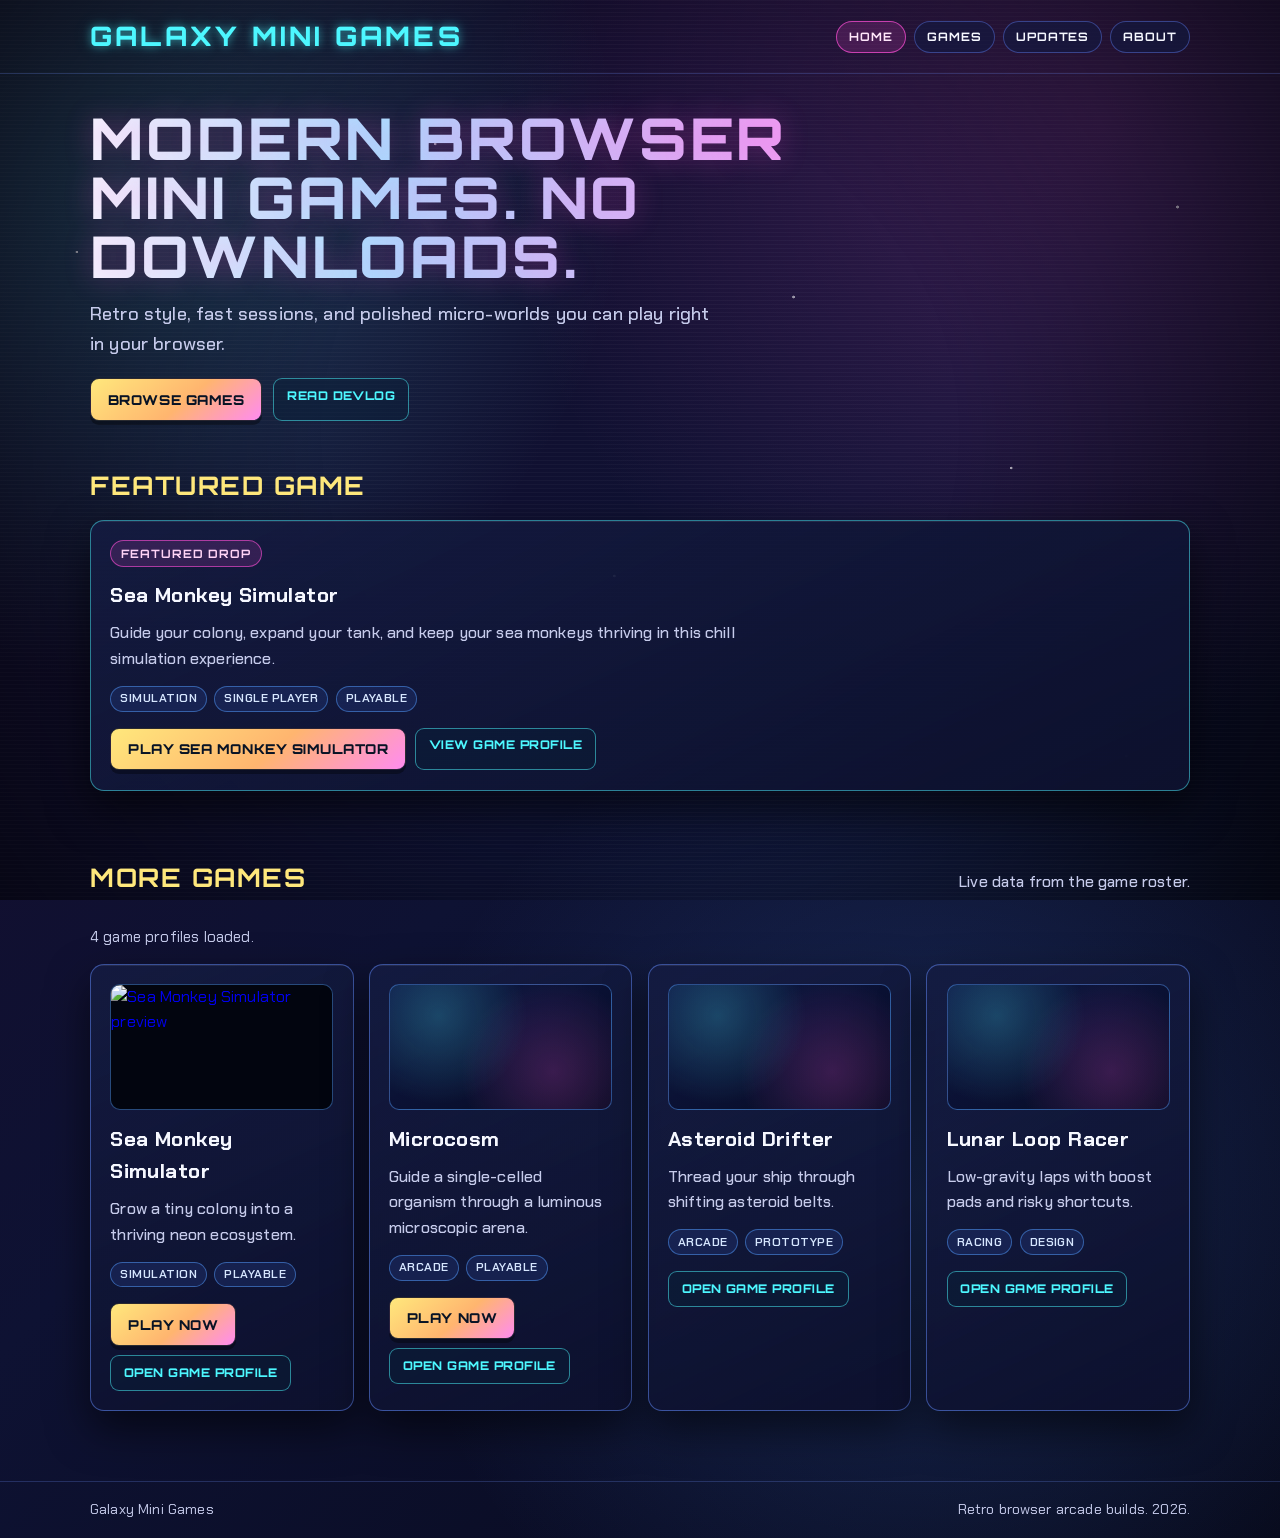
==== index.html @ 39bf9e23 "Add files via upload" ====
<!DOCTYPE html>
<html lang="en">
  <head>
    <meta charset="UTF-8" />
    <meta name="viewport" content="width=device-width, initial-scale=1.0" />
    <meta
      name="description"
      content="Galaxy Mini Games is a retro-futuristic browser arcade with instant-play mini games and no downloads."
    />
    <title>Galaxy Mini Games | Home</title>
    <link rel="preconnect" href="https://fonts.googleapis.com" />
    <link rel="preconnect" href="https://fonts.gstatic.com" crossorigin />
    <link
      href="https://fonts.googleapis.com/css2?family=Chakra+Petch:wght@400;500;600;700&family=Orbitron:wght@500;700;800&display=swap"
      rel="stylesheet"
    />
    <link rel="stylesheet" href="css/styles.css" />
  </head>
  <body data-page="home">
    <div class="page-glow" aria-hidden="true"></div>
    <header class="site-header" data-site-header></header>

    <main class="page-main">
      <section class="hero" aria-labelledby="home-hero-title">
        <div class="container">
          <h1 id="home-hero-title">Modern browser mini games. No downloads.</h1>
          <p>
            Retro style, fast sessions, and polished micro-worlds you can play
            right in your browser.
          </p>
          <div class="hero-actions">
            <a class="play-button" href="games.html">Browse Games</a>
            <a class="text-link" href="updates.html">Read Devlog</a>
          </div>
        </div>
      </section>

      <section class="featured" aria-labelledby="featured-title">
        <div class="container">
          <h2 id="featured-title">Featured Game</h2>
          <article class="game-card game-card-featured">
            <div class="game-card__content">
              <h3>Sea Monkey Simulator</h3>
              <p>
                Guide your colony, expand your tank, and keep your sea monkeys
                thriving in this chill simulation experience.
              </p>
              <div class="game-card__meta">
                <span class="meta-pill">Simulation</span>
                <span class="meta-pill">Single Player</span>
                <span class="meta-pill">Playable</span>
              </div>
              <div class="game-card__actions">
                <a class="play-button" href="play.html?slug=sea-monkey-simulator">
                  Play Sea Monkey Simulator
                </a>
                <a class="text-link" href="game.html?slug=sea-monkey-simulator">View Game Profile</a>
              </div>
            </div>
          </article>
        </div>
      </section>

      <section class="games" aria-labelledby="games-title">
        <div class="container">
          <div class="section-head">
            <h2 id="games-title">More Games</h2>
            <p>Live data from the game roster.</p>
          </div>
          <p class="status-message" data-home-status>Loading game roster...</p>
          <div class="games-grid" data-home-games></div>
        </div>
      </section>
    </main>

    <footer class="site-footer" data-site-footer></footer>

    <script src="js/site-shell.js" defer></script>
    <script src="js/data-loader.js" defer></script>
    <script src="js/main.js" defer></script>
  </body>
</html>
---- css/styles.css ----
:root {
  --bg-space-1: #07091a;
  --bg-space-2: #0e1233;
  --bg-space-3: #160b2b;
  --neon-cyan: #4df7ff;
  --neon-blue: #4b8dff;
  --neon-pink: #ff4fd8;
  --neon-yellow: #ffe87c;
  --text-main: #f6f8ff;
  --text-muted: #c6cbeb;
  --card-bg: rgba(13, 17, 46, 0.78);
  --card-border: rgba(100, 141, 255, 0.5);
  --panel-shadow: 0 18px 42px rgba(0, 0, 0, 0.55);
  --font-display: "Orbitron", "Chakra Petch", "Avenir Next", sans-serif;
  --font-body: "Chakra Petch", "Segoe UI", sans-serif;
}

* {
  box-sizing: border-box;
}

body {
  margin: 0;
  min-height: 100vh;
  font-family: var(--font-body);
  color: var(--text-main);
  letter-spacing: 0.01em;
  line-height: 1.55;
  overflow-x: hidden;
  text-rendering: optimizeLegibility;
  -webkit-font-smoothing: antialiased;
  -moz-osx-font-smoothing: grayscale;
  background:
    radial-gradient(circle at 10% 12%, rgba(77, 247, 255, 0.2), transparent 28%),
    radial-gradient(circle at 86% 8%, rgba(255, 79, 216, 0.18), transparent 34%),
    radial-gradient(circle at 72% 78%, rgba(75, 141, 255, 0.22), transparent 35%),
    linear-gradient(135deg, var(--bg-space-3) 0%, var(--bg-space-2) 48%, var(--bg-space-1) 100%);
}

body::before,
body::after {
  content: "";
  position: fixed;
  inset: 0;
  pointer-events: none;
}

body::before {
  z-index: 0;
  opacity: 0.18;
  background: repeating-linear-gradient(
    to bottom,
    rgba(255, 255, 255, 0.18) 0,
    rgba(255, 255, 255, 0.18) 1px,
    transparent 1px,
    transparent 4px
  );
}

body::after {
  z-index: 0;
  background: radial-gradient(circle at 50% 48%, transparent 40%, rgba(0, 0, 0, 0.55) 100%);
}

.page-glow {
  position: fixed;
  inset: 0;
  z-index: 0;
  pointer-events: none;
  opacity: 0.8;
  background-image:
    radial-gradient(circle at 6% 28%, rgba(255, 255, 255, 0.8) 0 1px, transparent 1.5px),
    radial-gradient(circle at 18% 74%, rgba(255, 255, 255, 0.75) 0 1.2px, transparent 1.7px),
    radial-gradient(circle at 34% 16%, rgba(255, 255, 255, 0.65) 0 1px, transparent 1.6px),
    radial-gradient(circle at 48% 64%, rgba(255, 255, 255, 0.72) 0 1px, transparent 1.6px),
    radial-gradient(circle at 62% 33%, rgba(255, 255, 255, 0.68) 0 1.1px, transparent 1.7px),
    radial-gradient(circle at 79% 52%, rgba(255, 255, 255, 0.8) 0 1px, transparent 1.6px),
    radial-gradient(circle at 92% 23%, rgba(255, 255, 255, 0.74) 0 1.2px, transparent 1.8px),
    radial-gradient(circle at 88% 84%, rgba(255, 255, 255, 0.7) 0 1px, transparent 1.6px);
  animation: star-drift 16s linear infinite;
}

.container {
  width: min(1100px, calc(100% - 2rem));
  margin: 0 auto;
}

.site-header,
.page-main,
.site-footer {
  position: relative;
  z-index: 1;
}

.site-header {
  border-bottom: 1px solid rgba(112, 147, 255, 0.24);
}

.header-wrap {
  padding: 1rem 0 0.95rem;
  display: flex;
  flex-wrap: wrap;
  align-items: center;
  justify-content: space-between;
  gap: 0.75rem 1rem;
}

.logo {
  margin: 0;
  display: inline-block;
  font-family: var(--font-display);
  font-size: clamp(1.15rem, 0.92rem + 0.95vw, 1.75rem);
  font-weight: 800;
  letter-spacing: 0.12em;
  text-transform: uppercase;
  color: var(--neon-cyan);
  text-shadow:
    0 0 9px rgba(77, 247, 255, 0.55),
    0 0 20px rgba(77, 247, 255, 0.2);
}

.logo-link {
  text-decoration: none;
}

.site-nav {
  display: block;
}

.nav-list {
  margin: 0;
  padding: 0;
  display: flex;
  flex-wrap: wrap;
  gap: 0.5rem;
  list-style: none;
}

.nav-link {
  display: inline-block;
  border: 1px solid rgba(93, 123, 235, 0.45);
  border-radius: 999px;
  padding: 0.36rem 0.75rem;
  font-family: var(--font-display);
  font-size: 0.73rem;
  font-weight: 700;
  letter-spacing: 0.08em;
  text-transform: uppercase;
  color: var(--text-main);
  text-decoration: none;
  background: rgba(18, 26, 65, 0.6);
  transition: border-color 140ms ease, color 140ms ease, transform 140ms ease;
}

.nav-link:hover,
.nav-link:focus-visible {
  border-color: var(--neon-cyan);
  color: var(--neon-cyan);
  transform: translateY(-1px);
}

.nav-link.is-active {
  border-color: rgba(255, 79, 216, 0.7);
  color: #ffe6fa;
  background: rgba(255, 79, 216, 0.16);
}

.nav-link:focus-visible,
.text-link:focus-visible,
.play-button:focus-visible {
  outline: 2px solid var(--neon-cyan);
  outline-offset: 3px;
}

.page-main {
  padding-bottom: 2rem;
}

.hero {
  padding: 2.2rem 0 1rem;
}

.hero h1,
.page-intro h1 {
  margin: 0;
  max-width: 17ch;
  font-family: var(--font-display);
  font-weight: 800;
  font-size: clamp(2rem, 1.2rem + 3vw, 4rem);
  letter-spacing: 0.05em;
  line-height: 1.02;
  text-transform: uppercase;
  background: linear-gradient(90deg, #f3f7ff 0%, #a8e0ff 35%, #ff8cf0 100%);
  -webkit-background-clip: text;
  background-clip: text;
  color: transparent;
  text-shadow: 0 0 28px rgba(255, 79, 216, 0.28);
}

.hero p,
.page-intro p {
  margin: 0.95rem 0 0;
  max-width: 58ch;
  font-size: clamp(1rem, 0.95rem + 0.35vw, 1.15rem);
  font-weight: 500;
  line-height: 1.62;
  color: var(--text-muted);
}

.page-intro {
  padding: 1.8rem 0 1rem;
}

.hero-actions {
  margin-top: 1.15rem;
  display: flex;
  flex-wrap: wrap;
  gap: 0.7rem;
}

.featured,
.games,
.updates,
.about {
  padding: 1.8rem 0 2.4rem;
}

h2 {
  margin: 0 0 0.9rem;
  font-family: var(--font-display);
  font-weight: 700;
  font-size: clamp(1.2rem, 1rem + 0.8vw, 1.6rem);
  letter-spacing: 0.06em;
  text-transform: uppercase;
  color: var(--neon-yellow);
}

h3 {
  margin: 0;
  font-family: var(--font-body);
  font-weight: 700;
  font-size: 1.3rem;
  letter-spacing: 0.02em;
}

.section-head {
  display: flex;
  flex-wrap: wrap;
  justify-content: space-between;
  align-items: baseline;
  gap: 0.5rem 1rem;
  margin-bottom: 0.9rem;
}

.section-head p {
  margin: 0;
  font-size: 0.98rem;
  font-weight: 500;
  color: var(--text-muted);
}

.status-message {
  margin: 0 0 0.9rem;
  color: var(--text-muted);
  font-size: 0.95rem;
}

.status-message.is-error {
  color: #ffd7ec;
}

.game-card,
.about-card {
  position: relative;
  border: 1px solid var(--card-border);
  border-radius: 14px;
  background:
    linear-gradient(155deg, rgba(32, 44, 96, 0.35), rgba(13, 17, 46, 0.95)),
    var(--card-bg);
  box-shadow: var(--panel-shadow);
  overflow: hidden;
}

.game-card::after,
.about-card::after {
  content: "";
  position: absolute;
  inset: 0;
  pointer-events: none;
  border-top: 1px solid rgba(255, 255, 255, 0.12);
  opacity: 0.65;
}

.game-card p,
.about-card p {
  margin: 0.55rem 0 0;
  font-weight: 500;
  font-size: 1rem;
  line-height: 1.6;
  color: var(--text-muted);
}

.game-thumb {
  width: 100%;
  aspect-ratio: 16 / 9;
  border: 1px solid rgba(84, 157, 255, 0.45);
  border-radius: 10px;
  object-fit: cover;
  display: block;
  margin-bottom: 0.8rem;
  background: #02050f;
}

.game-thumb-link {
  display: block;
  text-decoration: none;
}

.game-thumb--placeholder {
  background:
    radial-gradient(circle at 22% 25%, rgba(77, 247, 255, 0.22), transparent 45%),
    radial-gradient(circle at 74% 70%, rgba(255, 79, 216, 0.2), transparent 50%),
    linear-gradient(150deg, rgba(15, 24, 70, 0.94), rgba(7, 12, 34, 0.98));
}

.game-thumb--profile {
  max-width: 840px;
}

.game-card-featured,
.game-profile,
.game-card-listing,
.update-card,
.about-card {
  padding: 1.2rem;
}

.game-card-featured {
  border-color: rgba(77, 247, 255, 0.48);
}

.game-card-featured::before {
  content: "Featured Drop";
  display: inline-block;
  margin-bottom: 0.8rem;
  border: 1px solid rgba(255, 79, 216, 0.6);
  border-radius: 999px;
  padding: 0.2rem 0.62rem;
  font-family: var(--font-display);
  font-size: 0.72rem;
  font-weight: 700;
  text-transform: uppercase;
  letter-spacing: 0.08em;
  color: #ffd4f6;
  background: rgba(255, 79, 216, 0.14);
}

.game-card__content {
  max-width: 68ch;
}

.game-tagline {
  color: #e3e8ff;
}

.game-card__meta,
.meta-row {
  margin-top: 0.9rem;
  display: flex;
  flex-wrap: wrap;
  gap: 0.45rem;
}

.meta-row {
  justify-content: space-between;
  align-items: center;
}

.meta-pill,
.update-date {
  display: inline-flex;
  align-items: center;
  border: 1px solid rgba(84, 157, 255, 0.5);
  border-radius: 999px;
  padding: 0.15rem 0.56rem;
  font-size: 0.76rem;
  font-weight: 600;
  letter-spacing: 0.04em;
  text-transform: uppercase;
  color: #d7e7ff;
  background: rgba(40, 68, 144, 0.3);
}

.update-date {
  border-color: rgba(255, 79, 216, 0.5);
  color: #ffd5f4;
  background: rgba(255, 79, 216, 0.14);
}

.game-card__actions {
  margin-top: 1rem;
  display: flex;
  flex-wrap: wrap;
  gap: 0.55rem;
}

.play-button,
.text-link {
  display: inline-block;
  border-radius: 9px;
  font-family: var(--font-display);
  font-weight: 800;
  letter-spacing: 0.04em;
  text-transform: uppercase;
  text-decoration: none;
  transition: transform 140ms ease, filter 140ms ease, box-shadow 140ms ease;
}

button.text-link {
  cursor: pointer;
}

.play-button {
  border: 1px solid rgba(5, 14, 36, 0.85);
  padding: 0.62rem 1.05rem;
  font-size: 0.85rem;
  color: #081325;
  background: linear-gradient(140deg, var(--neon-yellow), #ffb56f 55%, #ff8cf0 100%);
  box-shadow: 0 4px 0 rgba(0, 0, 0, 0.35);
}

.play-button:hover,
.play-button:focus-visible {
  transform: translateY(-2px);
  filter: brightness(1.04);
  box-shadow: 0 8px 20px rgba(255, 140, 240, 0.35);
}

.text-link {
  border: 1px solid rgba(77, 247, 255, 0.5);
  padding: 0.48rem 0.8rem;
  font-size: 0.75rem;
  color: var(--neon-cyan);
  background: rgba(11, 33, 56, 0.45);
}

.text-link:hover,
.text-link:focus-visible {
  transform: translateY(-1px);
  color: #b8fbff;
  border-color: #93feff;
}

.games-grid {
  display: grid;
  grid-template-columns: repeat(4, minmax(0, 1fr));
  gap: 0.95rem;
}

.games-grid--wide {
  grid-template-columns: repeat(3, minmax(0, 1fr));
}

.updates-list,
.about-grid {
  display: grid;
  grid-template-columns: repeat(2, minmax(0, 1fr));
  gap: 0.95rem;
}

.player-shell {
  border: 1px solid rgba(100, 141, 255, 0.55);
  border-radius: 14px;
  padding: 0.85rem;
  background:
    linear-gradient(155deg, rgba(32, 44, 96, 0.35), rgba(13, 17, 46, 0.95)),
    rgba(13, 17, 46, 0.78);
  box-shadow: var(--panel-shadow);
}

.player-controls {
  display: flex;
  flex-wrap: wrap;
  gap: 0.55rem;
  margin-bottom: 0.75rem;
}

.player-frame-wrap {
  width: 100%;
  aspect-ratio: 16 / 9;
  border: 1px solid rgba(84, 157, 255, 0.5);
  border-radius: 12px;
  overflow: hidden;
  background: #02050f;
}

.player-frame {
  width: 100%;
  height: 100%;
  border: 0;
  display: block;
}

.site-footer {
  border-top: 1px solid rgba(112, 147, 255, 0.24);
}

.footer-wrap {
  padding: 0.95rem 0 1.15rem;
  display: flex;
  flex-wrap: wrap;
  align-items: center;
  justify-content: space-between;
  gap: 0.4rem 1rem;
}

.footer-wrap p {
  margin: 0;
  font-size: 0.9rem;
  color: var(--text-muted);
}

.footer-copy {
  text-align: right;
}

@keyframes star-drift {
  0% {
    transform: translateY(0);
  }

  100% {
    transform: translateY(7px);
  }
}

@media (max-width: 980px) {
  .games-grid,
  .games-grid--wide {
    grid-template-columns: repeat(2, minmax(0, 1fr));
  }

  .updates-list,
  .about-grid {
    grid-template-columns: 1fr;
  }
}

@media (max-width: 720px) {
  .header-wrap {
    justify-content: center;
  }

  .site-nav {
    width: 100%;
  }

  .nav-list {
    justify-content: center;
  }
}

@media (max-width: 560px) {
  .hero,
  .page-intro {
    padding-top: 1.2rem;
  }

  .games-grid,
  .games-grid--wide {
    grid-template-columns: 1fr;
  }

  .logo {
    letter-spacing: 0.09em;
  }

  .hero h1,
  .page-intro h1 {
    letter-spacing: 0.04em;
    line-height: 1.05;
  }

  .game-card-featured,
  .game-profile,
  .game-card-listing,
  .update-card,
  .about-card {
    padding: 1rem;
  }

  .footer-copy {
    text-align: left;
  }
}

@media (prefers-reduced-motion: reduce) {
  .page-glow,
  .play-button,
  .text-link,
  .nav-link {
    animation: none;
    transition: none;
  }
}
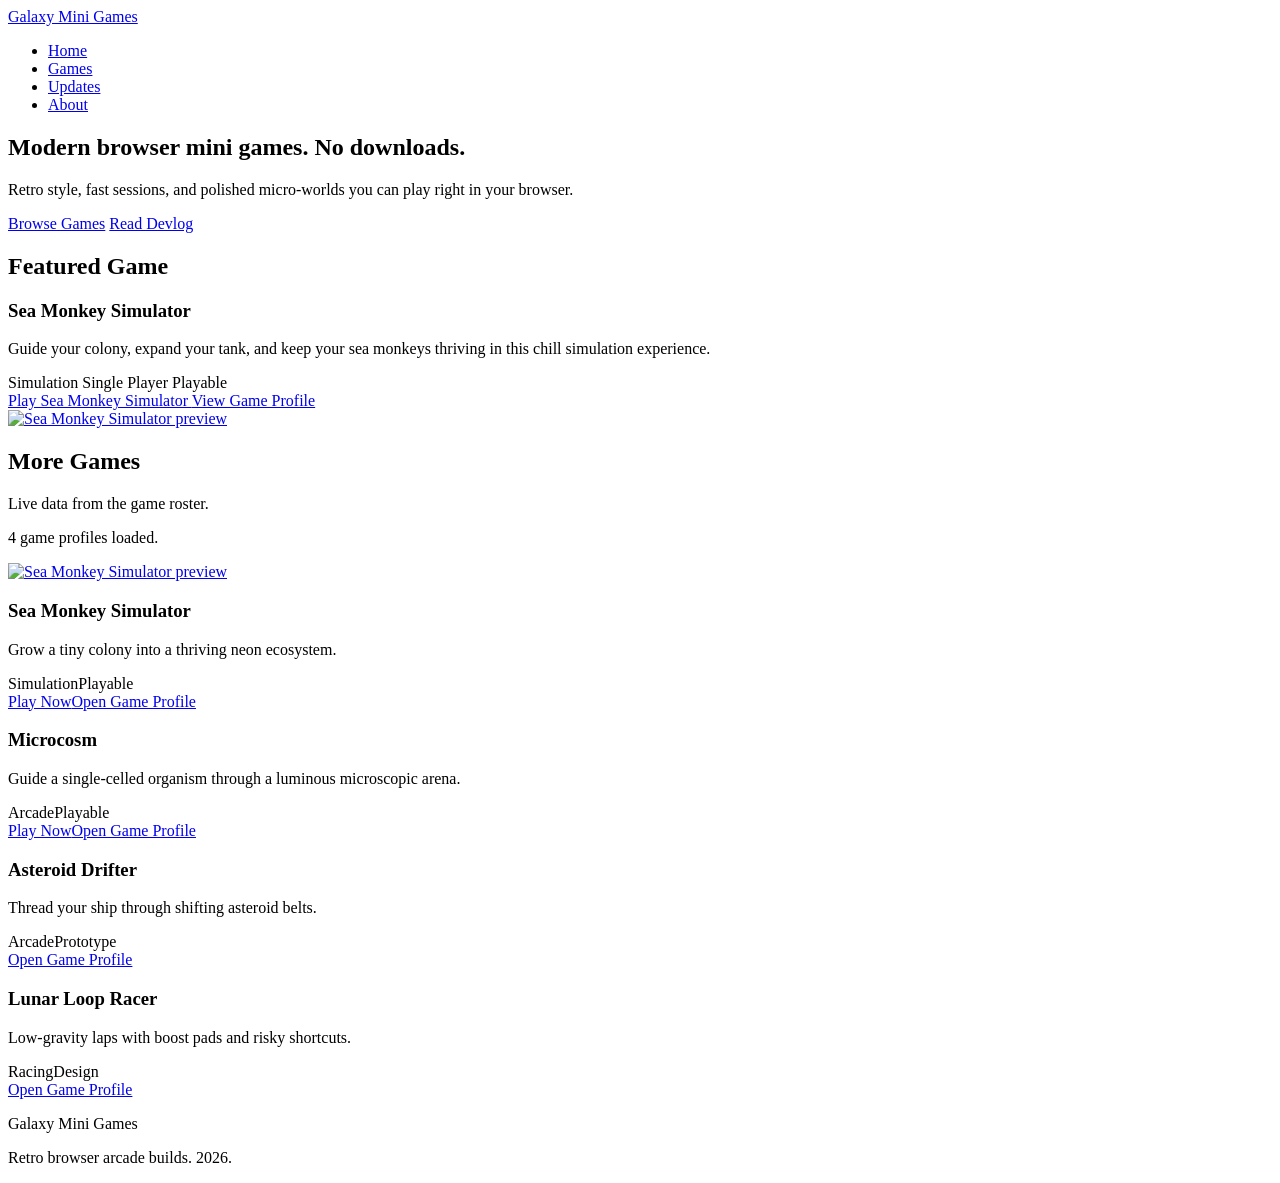
==== commit 37dd48bc: "Add files via upload" ====
--- a/index.html
+++ b/index.html
@@ -39,23 +39,33 @@
         <div class="container">
           <h2 id="featured-title">Featured Game</h2>
           <article class="game-card game-card-featured">
-            <div class="game-card__content">
-              <h3>Sea Monkey Simulator</h3>
-              <p>
-                Guide your colony, expand your tank, and keep your sea monkeys
-                thriving in this chill simulation experience.
-              </p>
-              <div class="game-card__meta">
-                <span class="meta-pill">Simulation</span>
-                <span class="meta-pill">Single Player</span>
-                <span class="meta-pill">Playable</span>
+            <div class="featured-split">
+              <div class="game-card__content">
+                <h3>Sea Monkey Simulator</h3>
+                <p>
+                  Guide your colony, expand your tank, and keep your sea monkeys
+                  thriving in this chill simulation experience.
+                </p>
+                <div class="game-card__meta">
+                  <span class="meta-pill">Simulation</span>
+                  <span class="meta-pill">Single Player</span>
+                  <span class="meta-pill">Playable</span>
+                </div>
+                <div class="game-card__actions">
+                  <a class="play-button" href="play.html?slug=sea-monkey-simulator">
+                    Play Sea Monkey Simulator
+                  </a>
+                  <a class="text-link" href="game.html?slug=sea-monkey-simulator">View Game Profile</a>
+                </div>
               </div>
-              <div class="game-card__actions">
-                <a class="play-button" href="play.html?slug=sea-monkey-simulator">
-                  Play Sea Monkey Simulator
-                </a>
-                <a class="text-link" href="game.html?slug=sea-monkey-simulator">View Game Profile</a>
-              </div>
+              <a class="game-thumb-link featured-media" href="play.html?slug=sea-monkey-simulator">
+                <img
+                  class="game-thumb game-thumb--featured"
+                  src="assets/previews/sea-monkey-simulator-preview.png"
+                  alt="Sea Monkey Simulator preview"
+                  loading="lazy"
+                />
+              </a>
             </div>
           </article>
         </div>
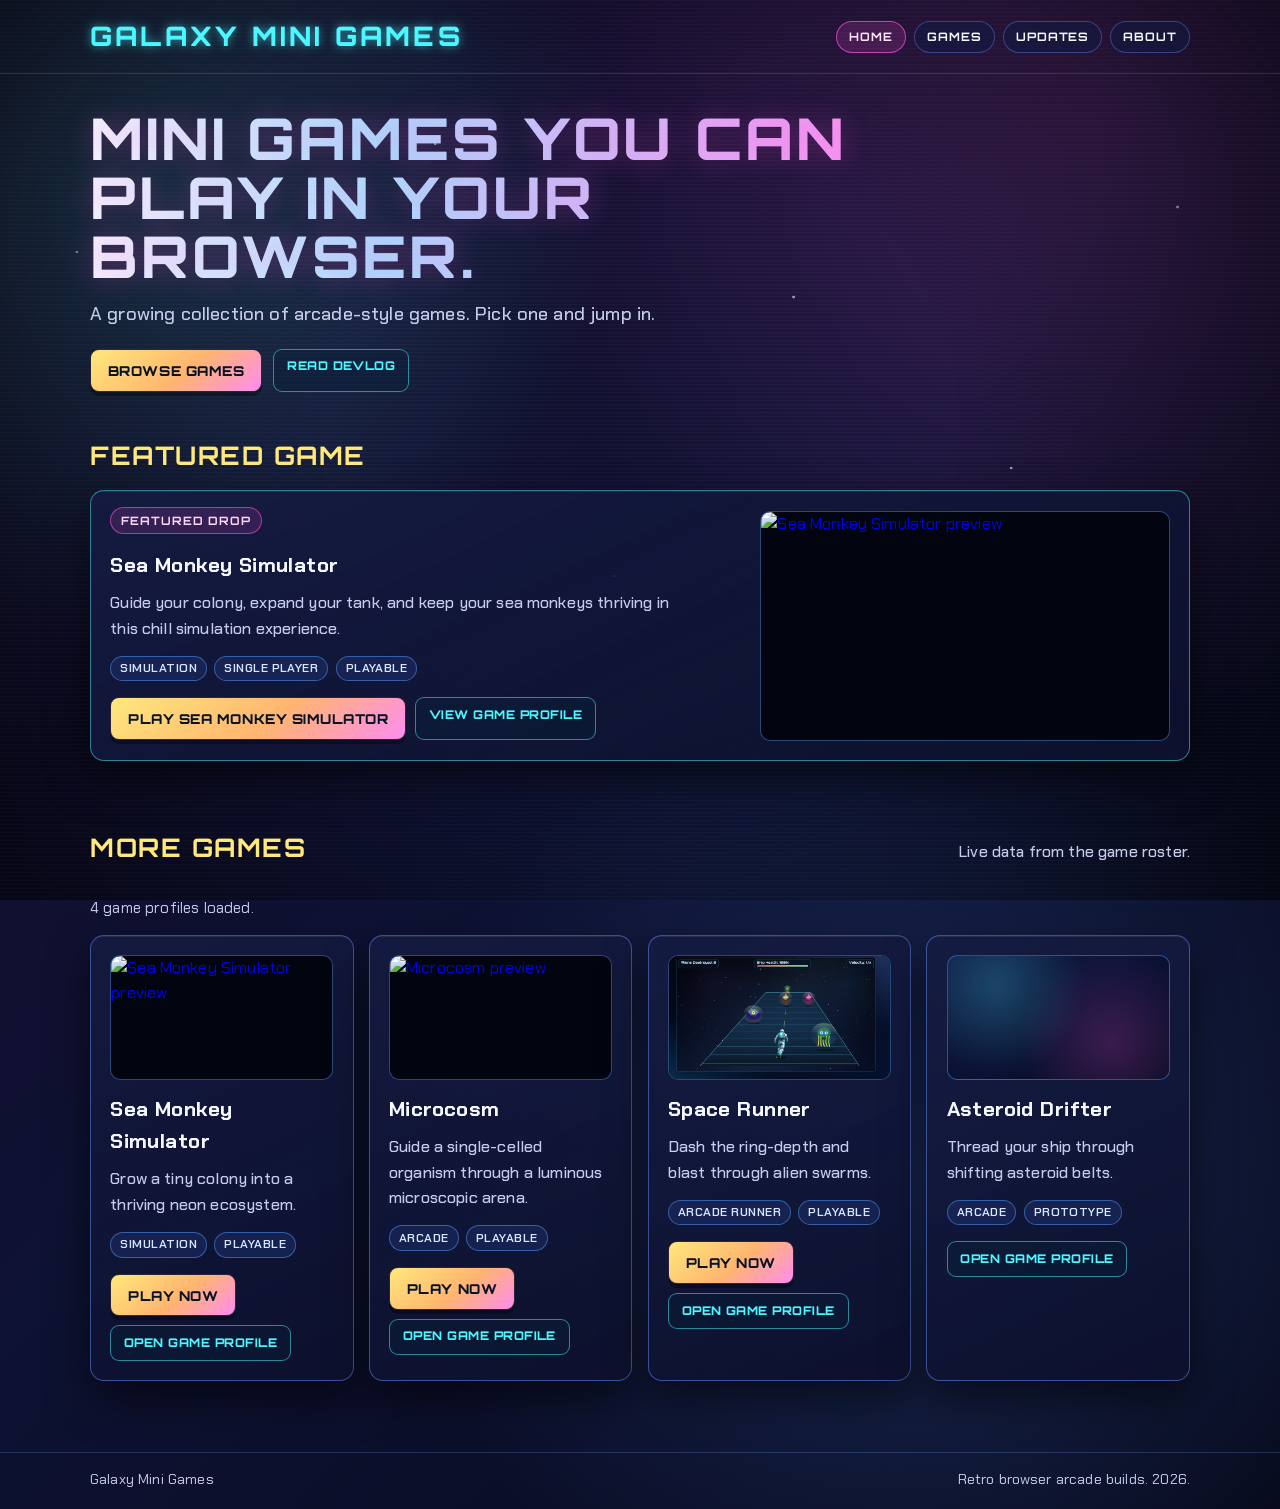
==== commit 4af8e570: "Add files via upload" ====
--- a/index.html
+++ b/index.html
@@ -23,10 +23,9 @@
     <main class="page-main">
       <section class="hero" aria-labelledby="home-hero-title">
         <div class="container">
-          <h1 id="home-hero-title">Modern browser mini games. No downloads.</h1>
+          <h1 id="home-hero-title">Mini games you can play in your browser.</h1>
           <p>
-            Retro style, fast sessions, and polished micro-worlds you can play
-            right in your browser.
+            A growing collection of arcade-style games. Pick one and jump in.
           </p>
           <div class="hero-actions">
             <a class="play-button" href="games.html">Browse Games</a>
--- a/css/styles.css
+++ b/css/styles.css
@@ -0,0 +1,731 @@
+:root {
+  --bg-space-1: #07091a;
+  --bg-space-2: #0e1233;
+  --bg-space-3: #160b2b;
+  --neon-cyan: #4df7ff;
+  --neon-blue: #4b8dff;
+  --neon-pink: #ff4fd8;
+  --neon-yellow: #ffe87c;
+  --text-main: #f6f8ff;
+  --text-muted: #c6cbeb;
+  --card-bg: rgba(13, 17, 46, 0.78);
+  --card-border: rgba(100, 141, 255, 0.5);
+  --panel-shadow: 0 18px 42px rgba(0, 0, 0, 0.55);
+  --font-display: "Orbitron", "Chakra Petch", "Avenir Next", sans-serif;
+  --font-body: "Chakra Petch", "Segoe UI", sans-serif;
+}
+
+* {
+  box-sizing: border-box;
+}
+
+body {
+  margin: 0;
+  min-height: 100vh;
+  font-family: var(--font-body);
+  color: var(--text-main);
+  letter-spacing: 0.01em;
+  line-height: 1.55;
+  overflow-x: hidden;
+  text-rendering: optimizeLegibility;
+  -webkit-font-smoothing: antialiased;
+  -moz-osx-font-smoothing: grayscale;
+  background:
+    radial-gradient(circle at 10% 12%, rgba(77, 247, 255, 0.2), transparent 28%),
+    radial-gradient(circle at 86% 8%, rgba(255, 79, 216, 0.18), transparent 34%),
+    radial-gradient(circle at 72% 78%, rgba(75, 141, 255, 0.22), transparent 35%),
+    linear-gradient(135deg, var(--bg-space-3) 0%, var(--bg-space-2) 48%, var(--bg-space-1) 100%);
+}
+
+body::before,
+body::after {
+  content: "";
+  position: fixed;
+  inset: 0;
+  pointer-events: none;
+}
+
+body::before {
+  z-index: 0;
+  opacity: 0.18;
+  background: repeating-linear-gradient(
+    to bottom,
+    rgba(255, 255, 255, 0.18) 0,
+    rgba(255, 255, 255, 0.18) 1px,
+    transparent 1px,
+    transparent 4px
+  );
+}
+
+body::after {
+  z-index: 0;
+  background: radial-gradient(circle at 50% 48%, transparent 40%, rgba(0, 0, 0, 0.55) 100%);
+}
+
+.page-glow {
+  position: fixed;
+  inset: 0;
+  z-index: 0;
+  pointer-events: none;
+  opacity: 0.8;
+  background-image:
+    radial-gradient(circle at 6% 28%, rgba(255, 255, 255, 0.8) 0 1px, transparent 1.5px),
+    radial-gradient(circle at 18% 74%, rgba(255, 255, 255, 0.75) 0 1.2px, transparent 1.7px),
+    radial-gradient(circle at 34% 16%, rgba(255, 255, 255, 0.65) 0 1px, transparent 1.6px),
+    radial-gradient(circle at 48% 64%, rgba(255, 255, 255, 0.72) 0 1px, transparent 1.6px),
+    radial-gradient(circle at 62% 33%, rgba(255, 255, 255, 0.68) 0 1.1px, transparent 1.7px),
+    radial-gradient(circle at 79% 52%, rgba(255, 255, 255, 0.8) 0 1px, transparent 1.6px),
+    radial-gradient(circle at 92% 23%, rgba(255, 255, 255, 0.74) 0 1.2px, transparent 1.8px),
+    radial-gradient(circle at 88% 84%, rgba(255, 255, 255, 0.7) 0 1px, transparent 1.6px);
+  animation: star-drift 16s linear infinite;
+}
+
+.container {
+  width: min(1100px, calc(100% - 2rem));
+  margin: 0 auto;
+}
+
+.site-header,
+.page-main,
+.site-footer {
+  position: relative;
+  z-index: 1;
+}
+
+.site-header {
+  border-bottom: 1px solid rgba(112, 147, 255, 0.24);
+}
+
+.header-wrap {
+  padding: 1rem 0 0.95rem;
+  display: flex;
+  flex-wrap: wrap;
+  align-items: center;
+  justify-content: space-between;
+  gap: 0.75rem 1rem;
+}
+
+.logo {
+  margin: 0;
+  display: inline-block;
+  font-family: var(--font-display);
+  font-size: clamp(1.15rem, 0.92rem + 0.95vw, 1.75rem);
+  font-weight: 800;
+  letter-spacing: 0.12em;
+  text-transform: uppercase;
+  color: var(--neon-cyan);
+  text-shadow:
+    0 0 9px rgba(77, 247, 255, 0.55),
+    0 0 20px rgba(77, 247, 255, 0.2);
+}
+
+.logo-link {
+  text-decoration: none;
+}
+
+.site-nav {
+  display: block;
+}
+
+.nav-list {
+  margin: 0;
+  padding: 0;
+  display: flex;
+  flex-wrap: wrap;
+  gap: 0.5rem;
+  list-style: none;
+}
+
+.nav-link {
+  display: inline-block;
+  border: 1px solid rgba(93, 123, 235, 0.45);
+  border-radius: 999px;
+  padding: 0.36rem 0.75rem;
+  font-family: var(--font-display);
+  font-size: 0.73rem;
+  font-weight: 700;
+  letter-spacing: 0.08em;
+  text-transform: uppercase;
+  color: var(--text-main);
+  text-decoration: none;
+  background: rgba(18, 26, 65, 0.6);
+  transition: border-color 140ms ease, color 140ms ease, transform 140ms ease;
+}
+
+.nav-link:hover,
+.nav-link:focus-visible {
+  border-color: var(--neon-cyan);
+  color: var(--neon-cyan);
+  transform: translateY(-1px);
+}
+
+.nav-link.is-active {
+  border-color: rgba(255, 79, 216, 0.7);
+  color: #ffe6fa;
+  background: rgba(255, 79, 216, 0.16);
+}
+
+.nav-link:focus-visible,
+.text-link:focus-visible,
+.play-button:focus-visible {
+  outline: 2px solid var(--neon-cyan);
+  outline-offset: 3px;
+}
+
+.page-main {
+  padding-bottom: 2rem;
+}
+
+.hero {
+  padding: 2.2rem 0 1rem;
+}
+
+.hero h1,
+.page-intro h1 {
+  margin: 0;
+  max-width: 17ch;
+  font-family: var(--font-display);
+  font-weight: 800;
+  font-size: clamp(2rem, 1.2rem + 3vw, 4rem);
+  letter-spacing: 0.05em;
+  line-height: 1.02;
+  text-transform: uppercase;
+  background: linear-gradient(90deg, #f3f7ff 0%, #a8e0ff 35%, #ff8cf0 100%);
+  -webkit-background-clip: text;
+  background-clip: text;
+  color: transparent;
+  text-shadow: 0 0 28px rgba(255, 79, 216, 0.28);
+}
+
+.hero p,
+.page-intro p {
+  margin: 0.95rem 0 0;
+  max-width: 58ch;
+  font-size: clamp(1rem, 0.95rem + 0.35vw, 1.15rem);
+  font-weight: 500;
+  line-height: 1.62;
+  color: var(--text-muted);
+}
+
+.page-intro {
+  padding: 1.8rem 0 1rem;
+}
+
+.hero-actions {
+  margin-top: 1.15rem;
+  display: flex;
+  flex-wrap: wrap;
+  gap: 0.7rem;
+}
+
+.featured,
+.games,
+.updates,
+.about {
+  padding: 1.8rem 0 2.4rem;
+}
+
+h2 {
+  margin: 0 0 0.9rem;
+  font-family: var(--font-display);
+  font-weight: 700;
+  font-size: clamp(1.2rem, 1rem + 0.8vw, 1.6rem);
+  letter-spacing: 0.06em;
+  text-transform: uppercase;
+  color: var(--neon-yellow);
+}
+
+h3 {
+  margin: 0;
+  font-family: var(--font-body);
+  font-weight: 700;
+  font-size: 1.3rem;
+  letter-spacing: 0.02em;
+}
+
+.section-head {
+  display: flex;
+  flex-wrap: wrap;
+  justify-content: space-between;
+  align-items: baseline;
+  gap: 0.5rem 1rem;
+  margin-bottom: 0.9rem;
+}
+
+.section-head p {
+  margin: 0;
+  font-size: 0.98rem;
+  font-weight: 500;
+  color: var(--text-muted);
+}
+
+.status-message {
+  margin: 0 0 0.9rem;
+  color: var(--text-muted);
+  font-size: 0.95rem;
+}
+
+.status-message.is-error {
+  color: #ffd7ec;
+}
+
+.game-card,
+.about-card {
+  position: relative;
+  border: 1px solid var(--card-border);
+  border-radius: 14px;
+  background:
+    linear-gradient(155deg, rgba(32, 44, 96, 0.35), rgba(13, 17, 46, 0.95)),
+    var(--card-bg);
+  box-shadow: var(--panel-shadow);
+  overflow: hidden;
+}
+
+.game-card::after,
+.about-card::after {
+  content: "";
+  position: absolute;
+  inset: 0;
+  pointer-events: none;
+  border-top: 1px solid rgba(255, 255, 255, 0.12);
+  opacity: 0.65;
+}
+
+.game-card p,
+.about-card p {
+  margin: 0.55rem 0 0;
+  font-weight: 500;
+  font-size: 1rem;
+  line-height: 1.6;
+  color: var(--text-muted);
+}
+
+.game-thumb {
+  width: 100%;
+  aspect-ratio: 16 / 9;
+  border: 1px solid rgba(84, 157, 255, 0.45);
+  border-radius: 10px;
+  object-fit: cover;
+  display: block;
+  margin-bottom: 0.8rem;
+  background: #02050f;
+}
+
+.game-thumb-link {
+  display: block;
+  text-decoration: none;
+}
+
+.game-thumb--placeholder {
+  background:
+    radial-gradient(circle at 22% 25%, rgba(77, 247, 255, 0.22), transparent 45%),
+    radial-gradient(circle at 74% 70%, rgba(255, 79, 216, 0.2), transparent 50%),
+    linear-gradient(150deg, rgba(15, 24, 70, 0.94), rgba(7, 12, 34, 0.98));
+}
+
+.game-thumb--profile {
+  max-width: 840px;
+}
+
+.game-card-featured,
+.game-profile,
+.game-card-listing,
+.update-card,
+.about-card {
+  padding: 1.2rem;
+}
+
+.game-card-featured {
+  border-color: rgba(77, 247, 255, 0.48);
+}
+
+.game-card-featured::before {
+  content: "Featured Drop";
+  position: absolute;
+  top: 1rem;
+  left: 1.2rem;
+  z-index: 1;
+  border: 1px solid rgba(255, 79, 216, 0.6);
+  border-radius: 999px;
+  padding: 0.2rem 0.62rem;
+  font-family: var(--font-display);
+  font-size: 0.72rem;
+  font-weight: 700;
+  text-transform: uppercase;
+  letter-spacing: 0.08em;
+  color: #ffd4f6;
+  background: rgba(255, 79, 216, 0.14);
+}
+
+.game-card__content {
+  max-width: 68ch;
+}
+
+.game-card-featured .game-card__content {
+  padding-top: 2.35rem;
+}
+
+.featured-split {
+  display: grid;
+  gap: 1rem;
+}
+
+.featured-split .game-card__content {
+  max-width: none;
+}
+
+.featured-media {
+  align-self: center;
+  display: flex;
+  justify-content: center;
+  width: 100%;
+}
+
+.game-thumb--featured {
+  width: min(92%, 560px);
+  margin: 0;
+  object-position: center;
+}
+
+.game-tagline {
+  color: #e3e8ff;
+}
+
+.game-card__meta,
+.meta-row {
+  margin-top: 0.9rem;
+  display: flex;
+  flex-wrap: wrap;
+  gap: 0.45rem;
+}
+
+.meta-row {
+  justify-content: space-between;
+  align-items: center;
+}
+
+.meta-pill,
+.update-date {
+  display: inline-flex;
+  align-items: center;
+  border: 1px solid rgba(84, 157, 255, 0.5);
+  border-radius: 999px;
+  padding: 0.15rem 0.56rem;
+  font-size: 0.76rem;
+  font-weight: 600;
+  letter-spacing: 0.04em;
+  text-transform: uppercase;
+  color: #d7e7ff;
+  background: rgba(40, 68, 144, 0.3);
+}
+
+.update-date {
+  border-color: rgba(255, 79, 216, 0.5);
+  color: #ffd5f4;
+  background: rgba(255, 79, 216, 0.14);
+}
+
+.game-card__actions {
+  margin-top: 1rem;
+  display: flex;
+  flex-wrap: wrap;
+  gap: 0.55rem;
+}
+
+.play-button,
+.text-link {
+  display: inline-block;
+  border-radius: 9px;
+  font-family: var(--font-display);
+  font-weight: 800;
+  letter-spacing: 0.04em;
+  text-transform: uppercase;
+  text-decoration: none;
+  transition: transform 140ms ease, filter 140ms ease, box-shadow 140ms ease;
+}
+
+button.text-link {
+  cursor: pointer;
+}
+
+.play-button {
+  border: 1px solid rgba(5, 14, 36, 0.85);
+  padding: 0.62rem 1.05rem;
+  font-size: 0.85rem;
+  color: #081325;
+  background: linear-gradient(140deg, var(--neon-yellow), #ffb56f 55%, #ff8cf0 100%);
+  box-shadow: 0 4px 0 rgba(0, 0, 0, 0.35);
+}
+
+.play-button:hover,
+.play-button:focus-visible {
+  transform: translateY(-2px);
+  filter: brightness(1.04);
+  box-shadow: 0 8px 20px rgba(255, 140, 240, 0.35);
+}
+
+.text-link {
+  border: 1px solid rgba(77, 247, 255, 0.5);
+  padding: 0.48rem 0.8rem;
+  font-size: 0.75rem;
+  color: var(--neon-cyan);
+  background: rgba(11, 33, 56, 0.45);
+}
+
+.text-link:hover,
+.text-link:focus-visible {
+  transform: translateY(-1px);
+  color: #b8fbff;
+  border-color: #93feff;
+}
+
+.games-grid {
+  display: grid;
+  grid-template-columns: repeat(4, minmax(0, 1fr));
+  gap: 0.95rem;
+}
+
+.games-grid--wide {
+  grid-template-columns: repeat(3, minmax(0, 1fr));
+}
+
+.updates-list,
+.about-grid {
+  display: grid;
+  grid-template-columns: repeat(2, minmax(0, 1fr));
+  gap: 0.95rem;
+}
+
+.player-shell {
+  border: 1px solid rgba(100, 141, 255, 0.55);
+  border-radius: 14px;
+  padding: 0.85rem;
+  background:
+    linear-gradient(155deg, rgba(32, 44, 96, 0.35), rgba(13, 17, 46, 0.95)),
+    rgba(13, 17, 46, 0.78);
+  box-shadow: var(--panel-shadow);
+}
+
+.player-controls {
+  display: flex;
+  flex-wrap: wrap;
+  gap: 0.55rem;
+  margin-bottom: 0.75rem;
+}
+
+.player-frame-wrap {
+  width: 100%;
+  aspect-ratio: 16 / 9;
+  border: 1px solid rgba(84, 157, 255, 0.5);
+  border-radius: 12px;
+  overflow: hidden;
+  background: #02050f;
+}
+
+.player-frame {
+  width: 100%;
+  height: 100%;
+  border: 0;
+  display: block;
+}
+
+.player-shell:fullscreen {
+  width: 100vw;
+  height: 100dvh;
+  padding: max(0.65rem, env(safe-area-inset-top))
+    max(0.65rem, env(safe-area-inset-right))
+    max(0.65rem, env(safe-area-inset-bottom))
+    max(0.65rem, env(safe-area-inset-left));
+  display: flex;
+  flex-direction: column;
+  gap: 0.55rem;
+}
+
+.player-shell:fullscreen .player-controls {
+  margin-bottom: 0;
+}
+
+.player-shell:fullscreen .player-frame-wrap {
+  flex: 1;
+  min-height: 0;
+  height: 100%;
+  aspect-ratio: auto;
+}
+
+@supports selector(:-webkit-full-screen) {
+  .player-shell:-webkit-full-screen {
+    width: 100vw;
+    height: 100dvh;
+    padding: max(0.65rem, env(safe-area-inset-top))
+      max(0.65rem, env(safe-area-inset-right))
+      max(0.65rem, env(safe-area-inset-bottom))
+      max(0.65rem, env(safe-area-inset-left));
+    display: flex;
+    flex-direction: column;
+    gap: 0.55rem;
+  }
+
+  .player-shell:-webkit-full-screen .player-controls {
+    margin-bottom: 0;
+  }
+
+  .player-shell:-webkit-full-screen .player-frame-wrap {
+    flex: 1;
+    min-height: 0;
+    height: 100%;
+    aspect-ratio: auto;
+  }
+}
+
+.site-footer {
+  border-top: 1px solid rgba(112, 147, 255, 0.24);
+}
+
+.footer-wrap {
+  padding: 0.95rem 0 1.15rem;
+  display: flex;
+  flex-wrap: wrap;
+  align-items: center;
+  justify-content: space-between;
+  gap: 0.4rem 1rem;
+}
+
+.footer-wrap p {
+  margin: 0;
+  font-size: 0.9rem;
+  color: var(--text-muted);
+}
+
+.footer-copy {
+  text-align: right;
+}
+
+@keyframes star-drift {
+  0% {
+    transform: translateY(0);
+  }
+
+  100% {
+    transform: translateY(7px);
+  }
+}
+
+@media (max-width: 980px) {
+  .games-grid,
+  .games-grid--wide {
+    grid-template-columns: repeat(2, minmax(0, 1fr));
+  }
+
+  .updates-list,
+  .about-grid {
+    grid-template-columns: 1fr;
+  }
+}
+
+@media (min-width: 981px) {
+  .featured-split {
+    grid-template-columns: minmax(0, 1fr) minmax(320px, 42%);
+    align-items: center;
+    gap: 1.8rem;
+  }
+
+  .featured-media {
+    justify-self: end;
+    justify-content: flex-end;
+  }
+
+  .featured-media .game-thumb {
+    min-height: 0;
+  }
+}
+
+@media (max-width: 720px) {
+  .header-wrap {
+    justify-content: center;
+  }
+
+  .site-nav {
+    width: 100%;
+  }
+
+  .nav-list {
+    justify-content: center;
+  }
+}
+
+@media (max-width: 560px) {
+  .hero,
+  .page-intro {
+    padding-top: 1.2rem;
+  }
+
+  .games-grid,
+  .games-grid--wide {
+    grid-template-columns: 1fr;
+  }
+
+  .logo {
+    letter-spacing: 0.09em;
+  }
+
+  .hero h1,
+  .page-intro h1 {
+    letter-spacing: 0.04em;
+    line-height: 1.05;
+  }
+
+  .game-card-featured,
+  .game-profile,
+  .game-card-listing,
+  .update-card,
+  .about-card {
+    padding: 1rem;
+  }
+
+  .game-card-featured::before {
+    top: 0.82rem;
+    left: 1rem;
+  }
+
+  .game-card-featured .game-card__content {
+    padding-top: 2.1rem;
+  }
+
+  .footer-copy {
+    text-align: left;
+  }
+
+  .player-shell {
+    padding: 0.55rem;
+  }
+
+  .player-controls {
+    gap: 0.42rem;
+    margin-bottom: 0.55rem;
+  }
+
+  .player-controls .play-button,
+  .player-controls .text-link {
+    padding: 0.38rem 0.58rem;
+    font-size: 0.66rem;
+    letter-spacing: 0.02em;
+    border-radius: 8px;
+  }
+}
+
+@media (max-width: 900px) and (orientation: portrait) {
+  .player-frame-wrap {
+    aspect-ratio: 9 / 16;
+    max-height: 78dvh;
+  }
+}
+
+@media (prefers-reduced-motion: reduce) {
+  .page-glow,
+  .play-button,
+  .text-link,
+  .nav-link {
+    animation: none;
+    transition: none;
+  }
+}
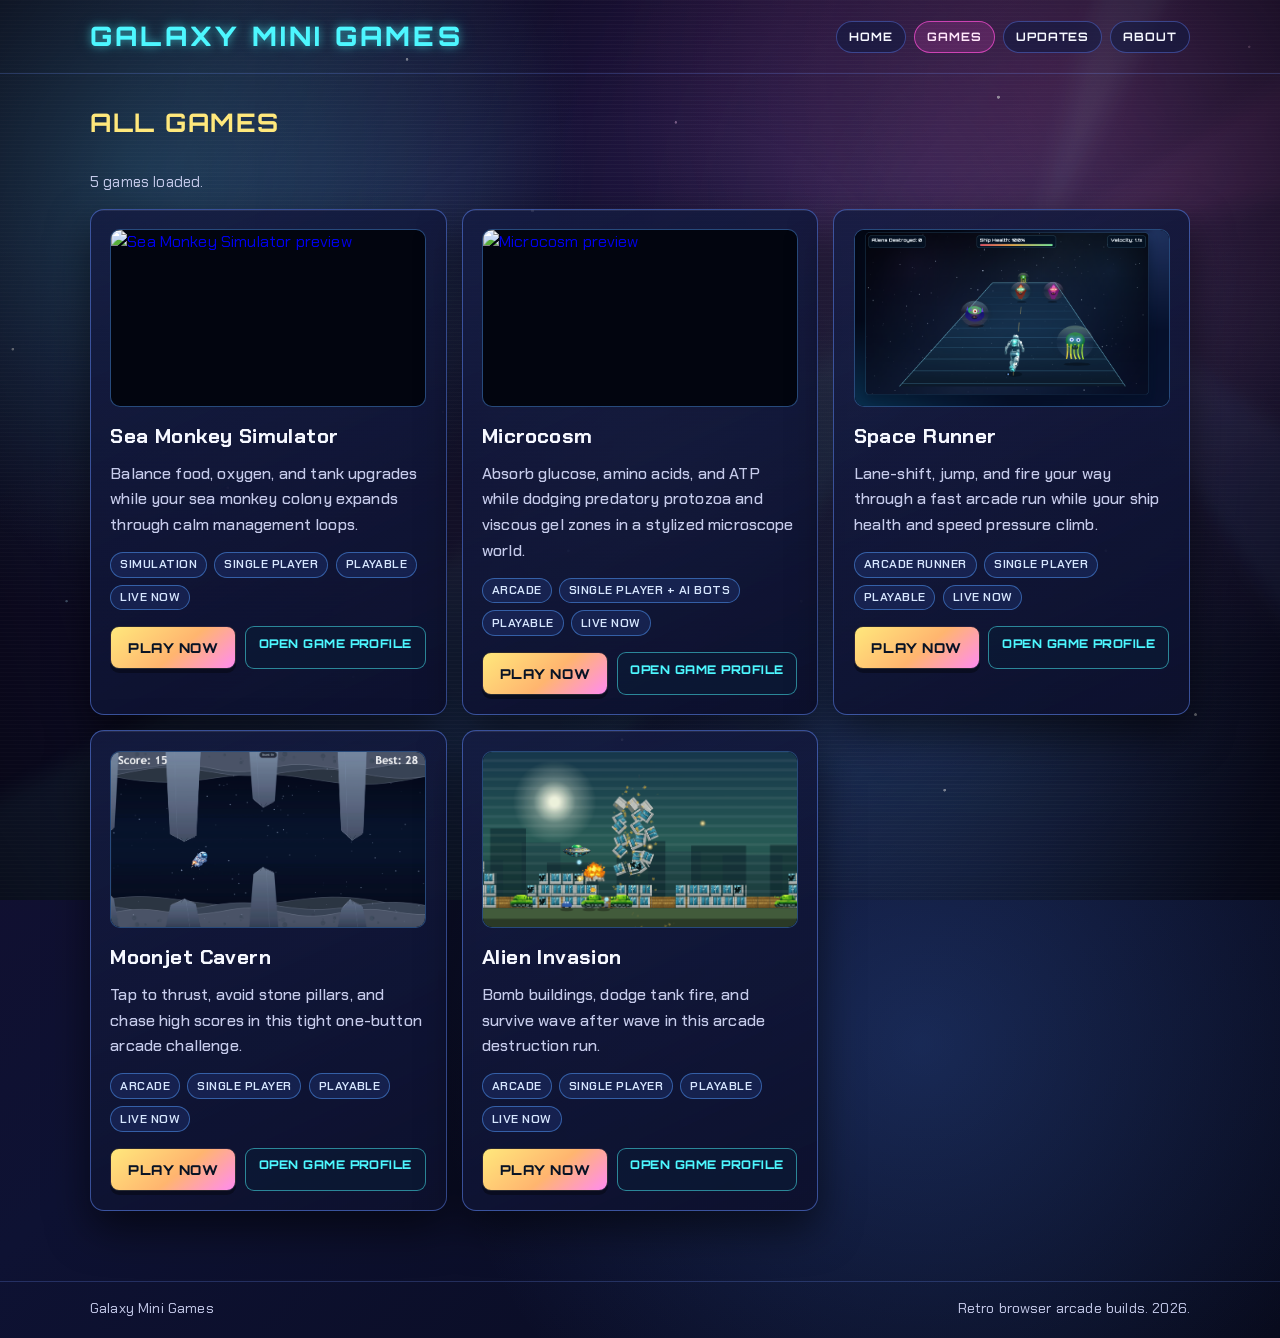
==== commit 40a0a7c6: "Add files via upload" ====
--- a/index.html
+++ b/index.html
@@ -7,7 +7,7 @@
       name="description"
       content="Galaxy Mini Games is a retro-futuristic browser arcade with instant-play mini games and no downloads."
     />
-    <title>Galaxy Mini Games | Home</title>
+    <title>Galaxy Mini Games | Games</title>
     <link rel="preconnect" href="https://fonts.googleapis.com" />
     <link rel="preconnect" href="https://fonts.gstatic.com" crossorigin />
     <link
@@ -16,68 +16,18 @@
     />
     <link rel="stylesheet" href="css/styles.css" />
   </head>
-  <body data-page="home">
+  <body data-page="games">
     <div class="page-glow" aria-hidden="true"></div>
     <header class="site-header" data-site-header></header>
 
     <main class="page-main">
-      <section class="hero" aria-labelledby="home-hero-title">
-        <div class="container">
-          <h1 id="home-hero-title">Mini games you can play in your browser.</h1>
-          <p>
-            A growing collection of arcade-style games. Pick one and jump in.
-          </p>
-          <div class="hero-actions">
-            <a class="play-button" href="games.html">Browse Games</a>
-            <a class="text-link" href="updates.html">Read Devlog</a>
-          </div>
-        </div>
-      </section>
-
-      <section class="featured" aria-labelledby="featured-title">
-        <div class="container">
-          <h2 id="featured-title">Featured Game</h2>
-          <article class="game-card game-card-featured">
-            <div class="featured-split">
-              <div class="game-card__content">
-                <h3>Sea Monkey Simulator</h3>
-                <p>
-                  Guide your colony, expand your tank, and keep your sea monkeys
-                  thriving in this chill simulation experience.
-                </p>
-                <div class="game-card__meta">
-                  <span class="meta-pill">Simulation</span>
-                  <span class="meta-pill">Single Player</span>
-                  <span class="meta-pill">Playable</span>
-                </div>
-                <div class="game-card__actions">
-                  <a class="play-button" href="play.html?slug=sea-monkey-simulator">
-                    Play Sea Monkey Simulator
-                  </a>
-                  <a class="text-link" href="game.html?slug=sea-monkey-simulator">View Game Profile</a>
-                </div>
-              </div>
-              <a class="game-thumb-link featured-media" href="play.html?slug=sea-monkey-simulator">
-                <img
-                  class="game-thumb game-thumb--featured"
-                  src="assets/previews/sea-monkey-simulator-preview.png"
-                  alt="Sea Monkey Simulator preview"
-                  loading="lazy"
-                />
-              </a>
-            </div>
-          </article>
-        </div>
-      </section>
-
       <section class="games" aria-labelledby="games-title">
         <div class="container">
           <div class="section-head">
-            <h2 id="games-title">More Games</h2>
-            <p>Live data from the game roster.</p>
+            <h2 id="games-title">All Games</h2>
           </div>
-          <p class="status-message" data-home-status>Loading game roster...</p>
-          <div class="games-grid" data-home-games></div>
+          <p class="status-message" data-games-status>Loading game roster...</p>
+          <div class="games-grid games-grid--wide" data-games-list></div>
         </div>
       </section>
     </main>
@@ -86,6 +36,6 @@
 
     <script src="js/site-shell.js" defer></script>
     <script src="js/data-loader.js" defer></script>
-    <script src="js/main.js" defer></script>
+    <script src="js/games.js" defer></script>
   </body>
 </html>
--- a/css/styles.css
+++ b/css/styles.css
@@ -2,6 +2,10 @@
   --bg-space-1: #07091a;
   --bg-space-2: #0e1233;
   --bg-space-3: #160b2b;
+  --mouse-x: 50vw;
+  --mouse-y: 50vh;
+  --mouse-dx: 0;
+  --mouse-dy: 0;
   --neon-cyan: #4df7ff;
   --neon-blue: #4b8dff;
   --neon-pink: #ff4fd8;
@@ -67,17 +71,105 @@
   inset: 0;
   z-index: 0;
   pointer-events: none;
-  opacity: 0.8;
+  overflow: hidden;
+  opacity: 0.92;
+  background:
+    radial-gradient(circle at var(--mouse-x) var(--mouse-y), rgba(175, 234, 255, 0.2), transparent 22%),
+    radial-gradient(circle at 13% 19%, rgba(97, 177, 255, 0.2), transparent 30%),
+    radial-gradient(circle at 84% 8%, rgba(255, 107, 216, 0.15), transparent 34%),
+    radial-gradient(circle at 72% 76%, rgba(89, 199, 255, 0.14), transparent 32%);
+  transform: translate3d(calc(var(--mouse-dx) * 8px), calc(var(--mouse-dy) * 8px), 0);
+  transition: transform 260ms ease-out;
+}
+
+.page-glow::before,
+.page-glow::after {
+  content: "";
+  position: absolute;
+  inset: -20%;
+  pointer-events: none;
+}
+
+.page-glow::before {
   background-image:
-    radial-gradient(circle at 6% 28%, rgba(255, 255, 255, 0.8) 0 1px, transparent 1.5px),
-    radial-gradient(circle at 18% 74%, rgba(255, 255, 255, 0.75) 0 1.2px, transparent 1.7px),
-    radial-gradient(circle at 34% 16%, rgba(255, 255, 255, 0.65) 0 1px, transparent 1.6px),
-    radial-gradient(circle at 48% 64%, rgba(255, 255, 255, 0.72) 0 1px, transparent 1.6px),
-    radial-gradient(circle at 62% 33%, rgba(255, 255, 255, 0.68) 0 1.1px, transparent 1.7px),
-    radial-gradient(circle at 79% 52%, rgba(255, 255, 255, 0.8) 0 1px, transparent 1.6px),
-    radial-gradient(circle at 92% 23%, rgba(255, 255, 255, 0.74) 0 1.2px, transparent 1.8px),
-    radial-gradient(circle at 88% 84%, rgba(255, 255, 255, 0.7) 0 1px, transparent 1.6px);
-  animation: star-drift 16s linear infinite;
+    radial-gradient(circle at 4% 9%, rgba(255, 255, 255, 0.94) 0 1.3px, transparent 1.9px),
+    radial-gradient(circle at 8% 24%, rgba(186, 224, 255, 0.84) 0 1.1px, transparent 1.7px),
+    radial-gradient(circle at 12% 17%, rgba(255, 206, 244, 0.66) 0 1px, transparent 1.6px),
+    radial-gradient(circle at 15% 42%, rgba(255, 255, 255, 0.8) 0 1px, transparent 1.6px),
+    radial-gradient(circle at 18% 62%, rgba(173, 222, 255, 0.72) 0 0.9px, transparent 1.5px),
+    radial-gradient(circle at 22% 29%, rgba(255, 255, 255, 0.9) 0 1.25px, transparent 1.9px),
+    radial-gradient(circle at 25% 11%, rgba(200, 234, 255, 0.74) 0 0.9px, transparent 1.5px),
+    radial-gradient(circle at 27% 53%, rgba(255, 194, 239, 0.62) 0 1px, transparent 1.6px),
+    radial-gradient(circle at 31% 36%, rgba(255, 255, 255, 0.88) 0 1.1px, transparent 1.7px),
+    radial-gradient(circle at 34% 68%, rgba(179, 222, 255, 0.74) 0 1px, transparent 1.5px),
+    radial-gradient(circle at 37% 19%, rgba(255, 255, 255, 0.75) 0 1px, transparent 1.6px),
+    radial-gradient(circle at 39% 47%, rgba(255, 192, 238, 0.57) 0 0.85px, transparent 1.4px),
+    radial-gradient(circle at 42% 8%, rgba(194, 230, 255, 0.7) 0 0.95px, transparent 1.5px),
+    radial-gradient(circle at 44% 31%, rgba(255, 255, 255, 0.92) 0 1.35px, transparent 1.95px),
+    radial-gradient(circle at 46% 58%, rgba(174, 220, 255, 0.72) 0 1px, transparent 1.6px),
+    radial-gradient(circle at 49% 73%, rgba(255, 255, 255, 0.84) 0 1.1px, transparent 1.7px),
+    radial-gradient(circle at 52% 24%, rgba(255, 200, 241, 0.58) 0 0.95px, transparent 1.5px),
+    radial-gradient(circle at 54% 44%, rgba(255, 255, 255, 0.96) 0 1.3px, transparent 1.9px),
+    radial-gradient(circle at 57% 13%, rgba(193, 230, 255, 0.78) 0 0.95px, transparent 1.5px),
+    radial-gradient(circle at 59% 62%, rgba(255, 255, 255, 0.85) 0 1.1px, transparent 1.7px),
+    radial-gradient(circle at 62% 35%, rgba(255, 184, 234, 0.58) 0 0.9px, transparent 1.4px),
+    radial-gradient(circle at 65% 52%, rgba(181, 224, 255, 0.78) 0 1px, transparent 1.5px),
+    radial-gradient(circle at 67% 77%, rgba(255, 255, 255, 0.82) 0 1.05px, transparent 1.6px),
+    radial-gradient(circle at 70% 22%, rgba(255, 255, 255, 0.93) 0 1.2px, transparent 1.8px),
+    radial-gradient(circle at 72% 41%, rgba(185, 226, 255, 0.76) 0 1px, transparent 1.6px),
+    radial-gradient(circle at 74% 13%, rgba(255, 198, 240, 0.59) 0 0.9px, transparent 1.45px),
+    radial-gradient(circle at 76% 58%, rgba(255, 255, 255, 0.86) 0 1.08px, transparent 1.68px),
+    radial-gradient(circle at 79% 33%, rgba(186, 227, 255, 0.8) 0 1px, transparent 1.6px),
+    radial-gradient(circle at 81% 71%, rgba(255, 255, 255, 0.84) 0 1.1px, transparent 1.7px),
+    radial-gradient(circle at 84% 18%, rgba(255, 192, 238, 0.6) 0 0.92px, transparent 1.5px),
+    radial-gradient(circle at 86% 46%, rgba(255, 255, 255, 0.93) 0 1.25px, transparent 1.85px),
+    radial-gradient(circle at 88% 63%, rgba(188, 228, 255, 0.79) 0 1px, transparent 1.6px),
+    radial-gradient(circle at 90% 28%, rgba(255, 255, 255, 0.84) 0 1.05px, transparent 1.65px),
+    radial-gradient(circle at 92% 54%, rgba(255, 194, 239, 0.58) 0 0.9px, transparent 1.45px),
+    radial-gradient(circle at 94% 12%, rgba(255, 255, 255, 0.9) 0 1.2px, transparent 1.8px),
+    radial-gradient(circle at 96% 39%, rgba(181, 226, 255, 0.77) 0 0.95px, transparent 1.5px),
+    radial-gradient(circle at 97% 73%, rgba(255, 255, 255, 0.76) 0 1px, transparent 1.6px),
+    radial-gradient(circle at 7% 82%, rgba(255, 255, 255, 0.72) 0 0.85px, transparent 1.4px),
+    radial-gradient(circle at 21% 86%, rgba(180, 223, 255, 0.66) 0 0.9px, transparent 1.4px),
+    radial-gradient(circle at 33% 91%, rgba(255, 188, 236, 0.54) 0 0.8px, transparent 1.35px),
+    radial-gradient(circle at 48% 88%, rgba(255, 255, 255, 0.71) 0 0.9px, transparent 1.45px),
+    radial-gradient(circle at 61% 93%, rgba(179, 221, 255, 0.68) 0 0.85px, transparent 1.4px),
+    radial-gradient(circle at 73% 87%, rgba(255, 255, 255, 0.73) 0 0.9px, transparent 1.45px),
+    radial-gradient(circle at 85% 92%, rgba(255, 189, 236, 0.54) 0 0.8px, transparent 1.3px),
+    radial-gradient(circle at 93% 85%, rgba(255, 255, 255, 0.72) 0 0.9px, transparent 1.45px),
+    radial-gradient(52% 18% at 58% 42%, rgba(173, 224, 255, 0.11), transparent 70%),
+    radial-gradient(44% 15% at 44% 56%, rgba(255, 173, 232, 0.09), transparent 74%);
+  background-repeat: no-repeat;
+  opacity: 0.72;
+  animation: star-drift 72s linear infinite;
+}
+
+.page-glow::after {
+  background:
+    radial-gradient(
+      circle at 72% 34%,
+      rgba(174, 224, 255, 0.2) 0%,
+      rgba(174, 224, 255, 0.08) 15%,
+      rgba(191, 124, 255, 0.08) 26%,
+      transparent 58%
+    ),
+    conic-gradient(
+      from 0deg at 72% 34%,
+      transparent 0deg 14deg,
+      rgba(188, 244, 255, 0.22) 14deg 28deg,
+      transparent 28deg 56deg,
+      rgba(255, 133, 221, 0.18) 56deg 78deg,
+      transparent 78deg 126deg,
+      rgba(123, 176, 255, 0.22) 126deg 146deg,
+      transparent 146deg 220deg,
+      rgba(124, 246, 255, 0.18) 220deg 242deg,
+      transparent 242deg 360deg
+    );
+  filter: blur(10px) saturate(118%);
+  mix-blend-mode: screen;
+  opacity: 0.48;
+  transform: translate(calc(var(--mouse-dx) * -14px), calc(var(--mouse-dy) * -14px));
+  animation: galaxy-swirl 120s linear infinite;
 }
 
 .container {
@@ -223,6 +315,14 @@
 .updates,
 .about {
   padding: 1.8rem 0 2.4rem;
+}
+
+.page-main--player .player-stage {
+  padding: 0.8rem 0 2.2rem;
+}
+
+.page-main--player .status-message {
+  margin-bottom: 0.65rem;
 }
 
 h2 {
@@ -602,11 +702,29 @@
 
 @keyframes star-drift {
   0% {
-    transform: translateY(0);
+    transform: translate3d(0, 0, 0);
+  }
+
+  50% {
+    transform: translate3d(-18px, 14px, 0);
   }
 
   100% {
-    transform: translateY(7px);
+    transform: translate3d(-36px, 28px, 0);
+  }
+}
+
+@keyframes galaxy-swirl {
+  0% {
+    background-position: 0 0, 0 0;
+  }
+
+  50% {
+    background-position: -22px 16px, 50px -34px;
+  }
+
+  100% {
+    background-position: 0 0, 100px -68px;
   }
 }
 
@@ -722,6 +840,8 @@
 
 @media (prefers-reduced-motion: reduce) {
   .page-glow,
+  .page-glow::before,
+  .page-glow::after,
   .play-button,
   .text-link,
   .nav-link {
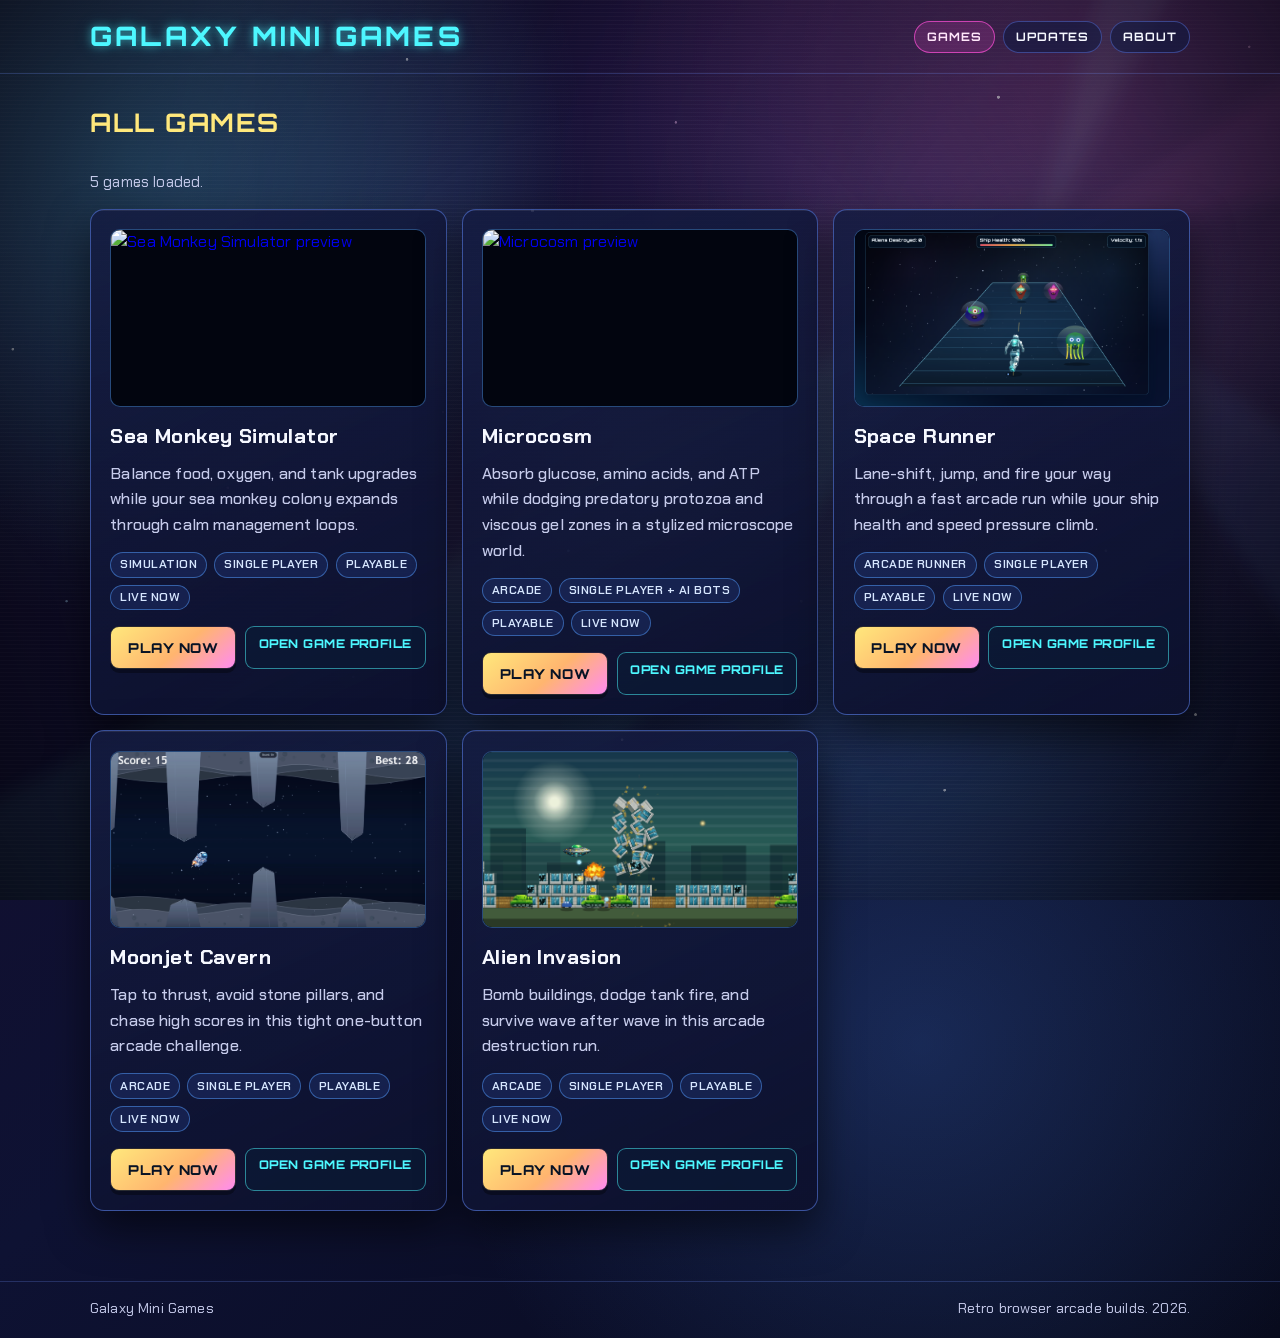
==== commit e0d9fc5a: "Add files via upload" ====
--- a/index.html
+++ b/index.html
@@ -15,6 +15,7 @@
       rel="stylesheet"
     />
     <link rel="stylesheet" href="css/styles.css" />
+    <script src="js/analytics.js" defer></script>
   </head>
   <body data-page="games">
     <div class="page-glow" aria-hidden="true"></div>
